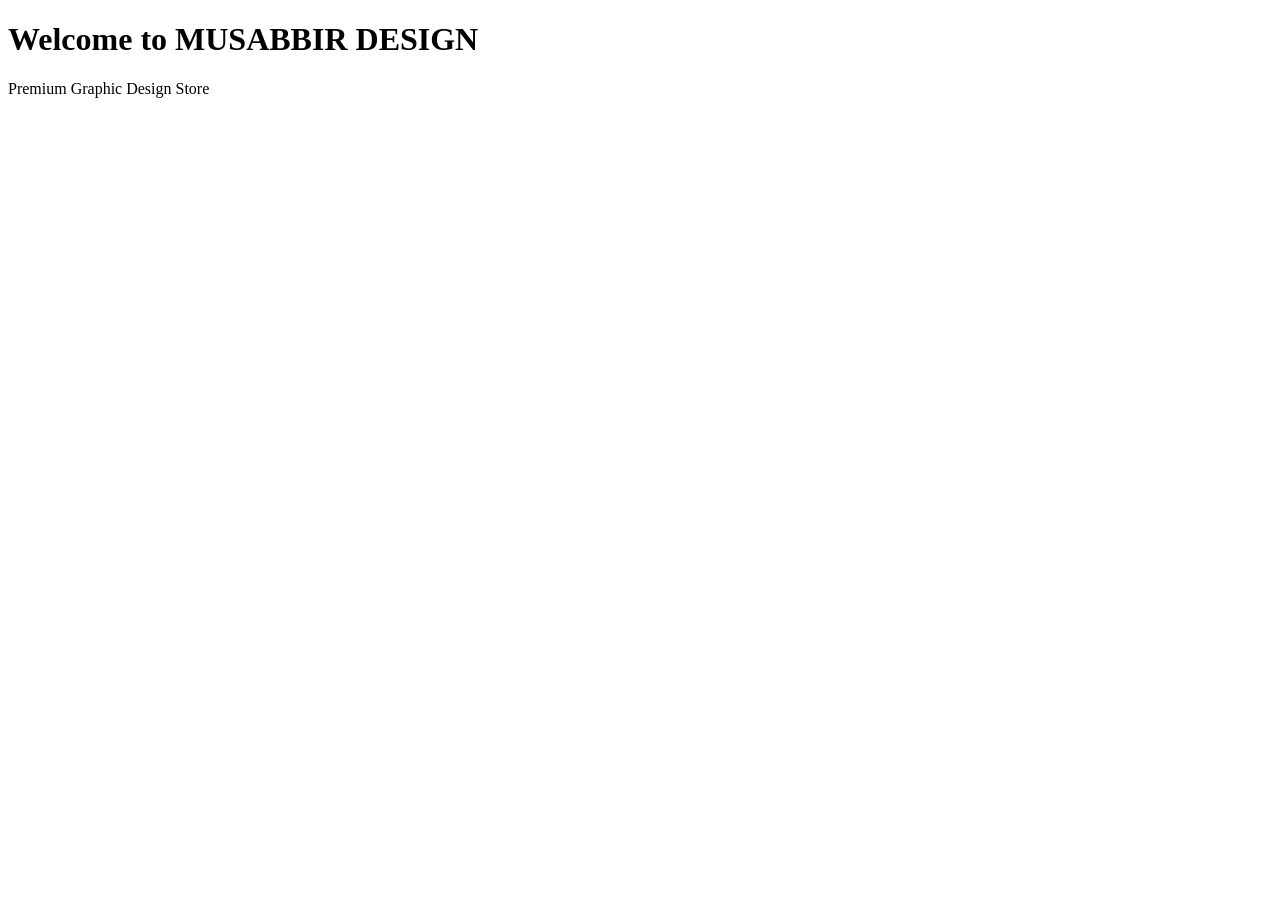
==== index.html @ ea7db413 "Update index.html" ====
<!DOCTYPE html>
<html lang="en">
<head>
  <link rel="stylesheet" href="style.css">
  <meta charset="UTF-8">
  <meta name="viewport" content="width=device-width, initial-scale=1.0">
  <title>Musabbir Design</title>
</head>
<body>
  <h1>Welcome to MUSABBIR DESIGN</h1>
<p>Premium Graphic Design Store</p>
</body>
</html>
---- style.css ----
CSS
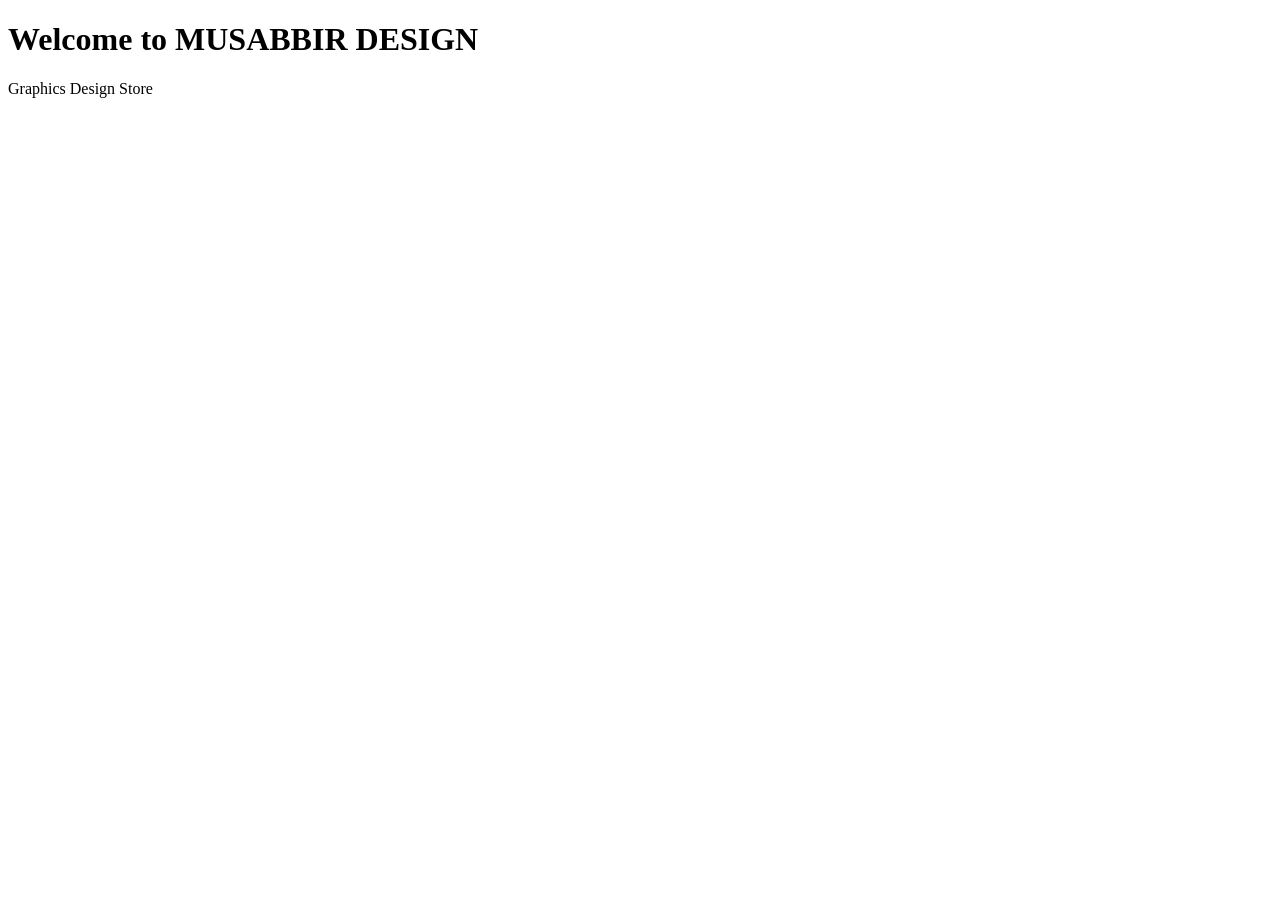
==== commit 47e7de20: "Update index.html" ====
--- a/index.html
+++ b/index.html
@@ -1,13 +1,14 @@
 <!DOCTYPE html>
-<html lang="en">
+<html>
 <head>
-  <link rel="stylesheet" href="style.css">
-  <meta charset="UTF-8">
-  <meta name="viewport" content="width=device-width, initial-scale=1.0">
-  <title>Musabbir Design</title>
+    <title>Musabbir Design</title>
+    <link rel="stylesheet" href="style.css">
 </head>
+
 <body>
-  <h1>Welcome to MUSABBIR DESIGN</h1>
-<p>Premium Graphic Design Store</p>
+    <div class="box">
+        <h1>Welcome to MUSABBIR DESIGN</h1>
+        <p>Graphics Design Store</p>
+    </div>
 </body>
 </html>
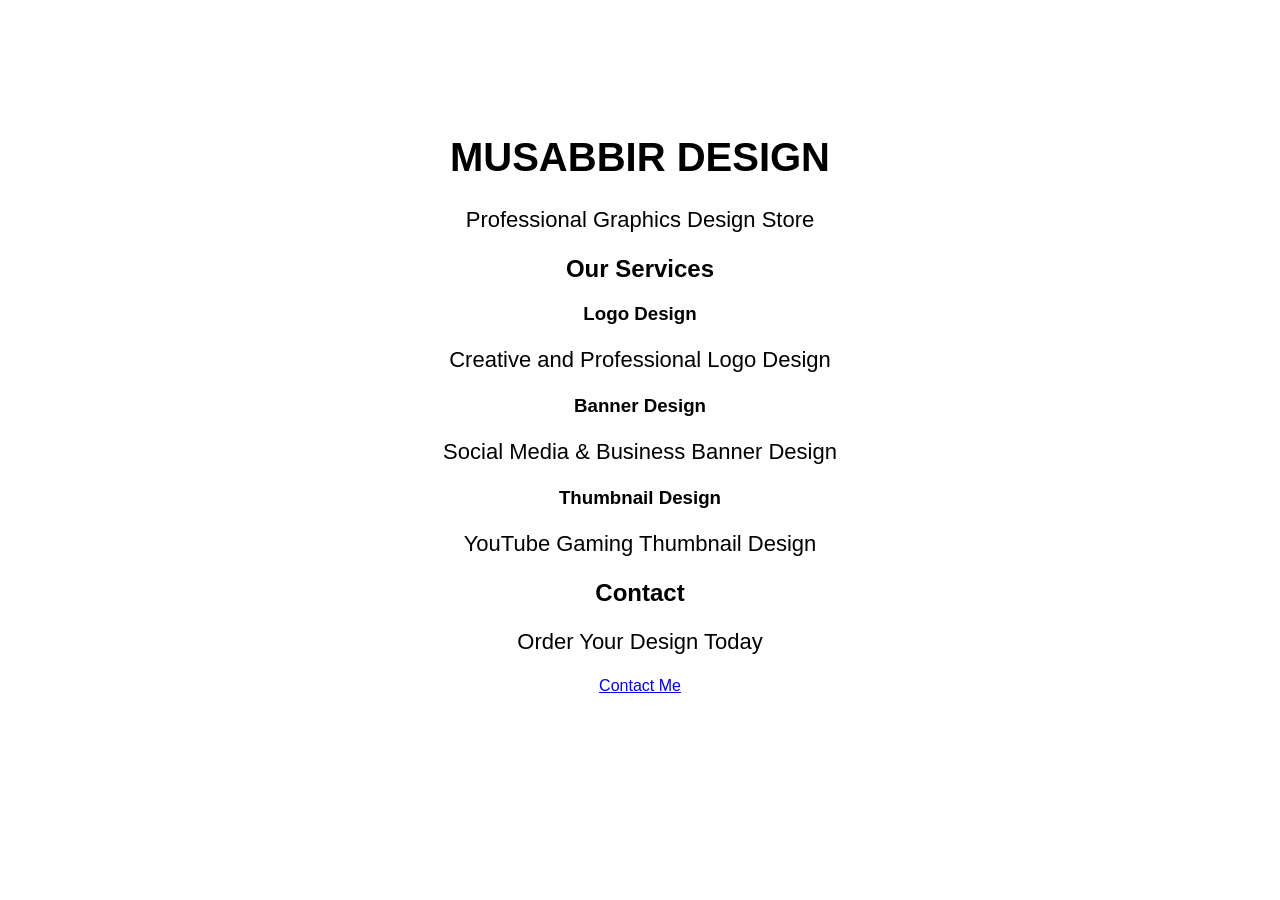
==== commit e947240c: "Update index.html" ====
--- a/index.html
+++ b/index.html
@@ -1,14 +1,42 @@
 <!DOCTYPE html>
 <html>
 <head>
-    <title>Musabbir Design</title>
+    <title>MUSABBIR DESIGN</title>
     <link rel="stylesheet" href="style.css">
 </head>
 
 <body>
-    <div class="box">
-        <h1>Welcome to MUSABBIR DESIGN</h1>
-        <p>Graphics Design Store</p>
+
+<header>
+    <h1>MUSABBIR DESIGN</h1>
+    <p>Professional Graphics Design Store</p>
+</header>
+
+<section>
+    <h2>Our Services</h2>
+
+    <div class="card">
+        <h3>Logo Design</h3>
+        <p>Creative and Professional Logo Design</p>
     </div>
+
+    <div class="card">
+        <h3>Banner Design</h3>
+        <p>Social Media & Business Banner Design</p>
+    </div>
+
+    <div class="card">
+        <h3>Thumbnail Design</h3>
+        <p>YouTube Gaming Thumbnail Design</p>
+    </div>
+
+</section>
+
+<section>
+    <h2>Contact</h2>
+    <p>Order Your Design Today</p>
+    <a href="#">Contact Me</a>
+</section>
+
 </body>
 </html>
--- a/style.css
+++ b/style.css
@@ -1 +1,17 @@
-CSS
+body {
+    font-family: Arial, sans-serif;
+    text-align: center;
+    padding-top: 100px;
+}
+
+.box {
+    padding: 40px;
+}
+
+h1 {
+    font-size: 40px;
+}
+
+p {
+    font-size: 22px;
+}
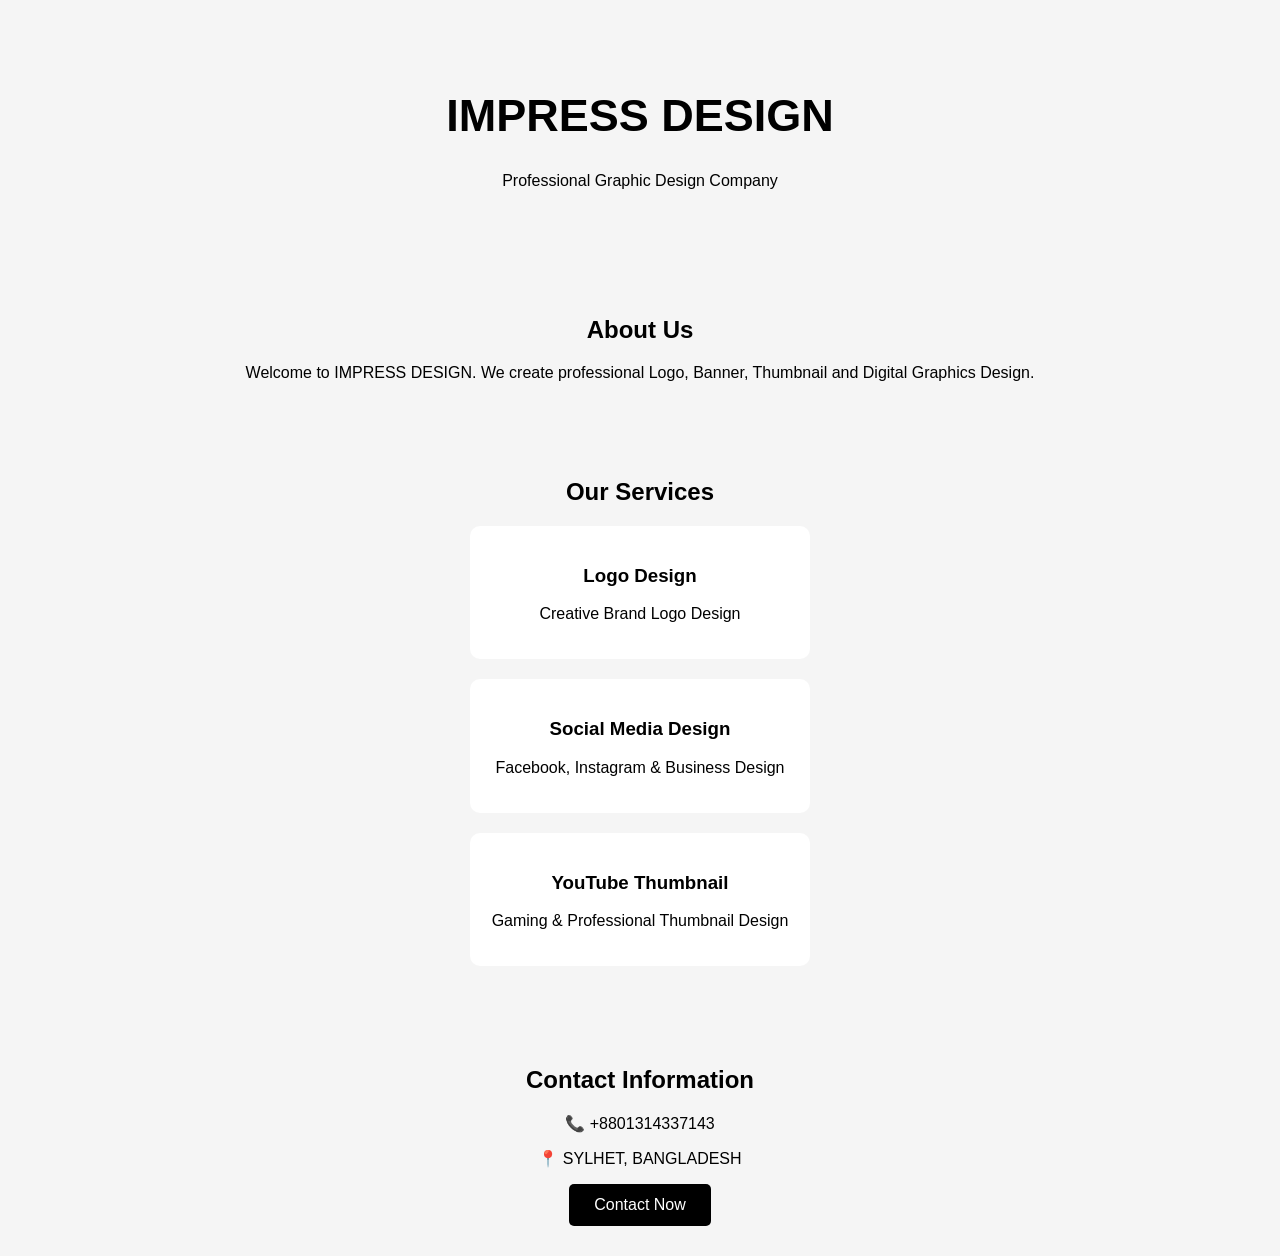
==== commit 7f9f2d02: "Update index.html" ====
--- a/index.html
+++ b/index.html
@@ -1,41 +1,55 @@
 <!DOCTYPE html>
 <html>
 <head>
-    <title>MUSABBIR DESIGN</title>
+    <title>IMPRESS DESIGN</title>
     <link rel="stylesheet" href="style.css">
 </head>
 
 <body>
 
 <header>
-    <h1>MUSABBIR DESIGN</h1>
-    <p>Professional Graphics Design Store</p>
+    <h1>IMPRESS DESIGN</h1>
+    <p>Professional Graphic Design Company</p>
 </header>
+
+<section>
+    <h2>About Us</h2>
+    <p>
+        Welcome to IMPRESS DESIGN.
+        We create professional Logo, Banner,
+        Thumbnail and Digital Graphics Design.
+    </p>
+</section>
 
 <section>
     <h2>Our Services</h2>
 
     <div class="card">
         <h3>Logo Design</h3>
-        <p>Creative and Professional Logo Design</p>
+        <p>Creative Brand Logo Design</p>
     </div>
 
     <div class="card">
-        <h3>Banner Design</h3>
-        <p>Social Media & Business Banner Design</p>
+        <h3>Social Media Design</h3>
+        <p>Facebook, Instagram & Business Design</p>
     </div>
 
     <div class="card">
-        <h3>Thumbnail Design</h3>
-        <p>YouTube Gaming Thumbnail Design</p>
+        <h3>YouTube Thumbnail</h3>
+        <p>Gaming & Professional Thumbnail Design</p>
     </div>
 
 </section>
 
 <section>
-    <h2>Contact</h2>
-    <p>Order Your Design Today</p>
-    <a href="#">Contact Me</a>
+    <h2>Contact Information</h2>
+
+    <p>📞 +8801314337143</p>
+    <p>📍 SYLHET, BANGLADESH</p>
+
+    <a href="tel:+8801314337143">
+        Contact Now
+    </a>
 </section>
 
 </body>
--- a/style.css
+++ b/style.css
@@ -1,17 +1,35 @@
 body {
     font-family: Arial, sans-serif;
     text-align: center;
-    padding-top: 100px;
+    margin: 0;
+    background: #f5f5f5;
 }
 
-.box {
-    padding: 40px;
+header {
+    padding: 60px;
 }
 
 h1 {
-    font-size: 40px;
+    font-size: 45px;
 }
 
-p {
-    font-size: 22px;
+section {
+    padding: 30px;
 }
+
+.card {
+    background: white;
+    margin: 20px auto;
+    padding: 20px;
+    width: 300px;
+    border-radius: 10px;
+}
+
+a {
+    display: inline-block;
+    padding: 12px 25px;
+    background: black;
+    color: white;
+    text-decoration: none;
+    border-radius: 5px;
+}
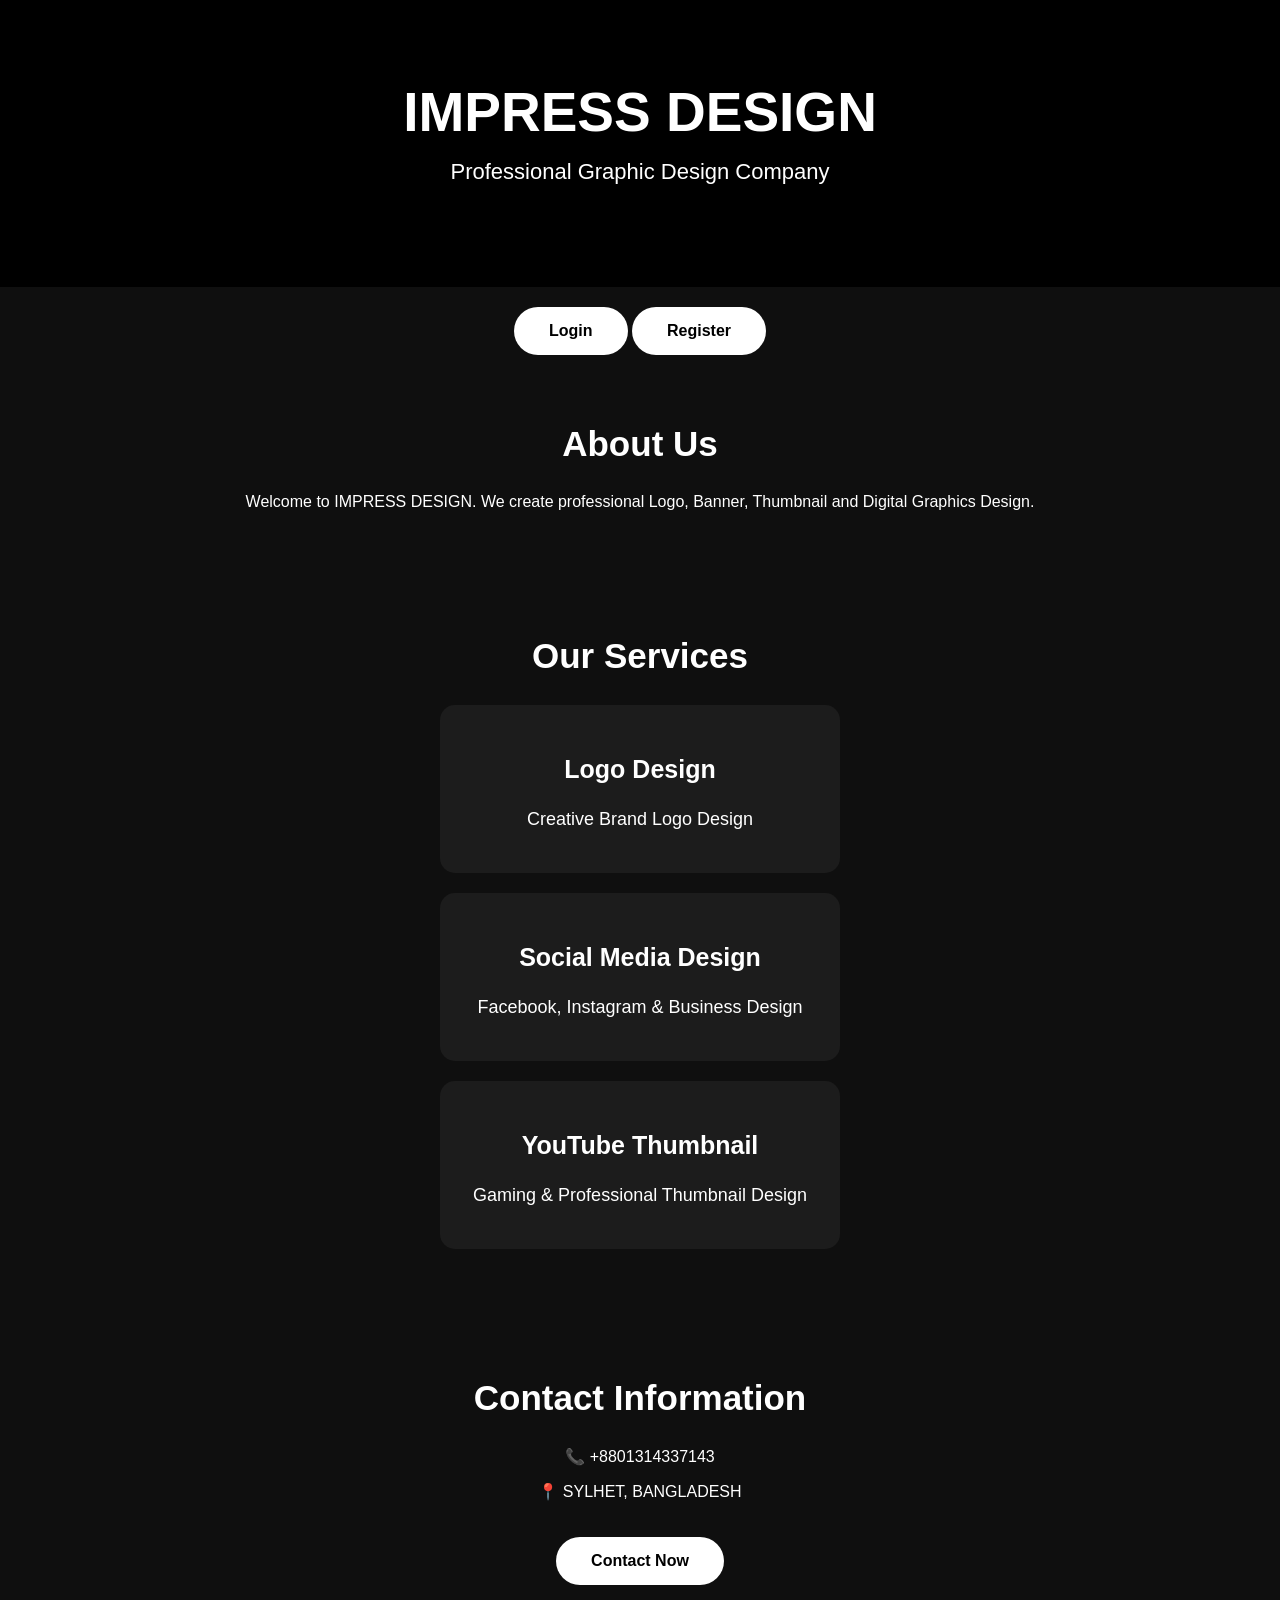
==== commit cfca2825: "Update index.html" ====
--- a/index.html
+++ b/index.html
@@ -11,7 +11,10 @@
     <h1>IMPRESS DESIGN</h1>
     <p>Professional Graphic Design Company</p>
 </header>
-
+<div>
+    <a href="login.html">Login</a>
+    <a href="register.html">Register</a>
+</div>
 <section>
     <h2>About Us</h2>
     <p>
--- a/style.css
+++ b/style.css
@@ -1,35 +1,61 @@
 body {
     font-family: Arial, sans-serif;
+    margin: 0;
     text-align: center;
-    margin: 0;
-    background: #f5f5f5;
+    background: #0f0f0f;
+    color: white;
 }
 
 header {
-    padding: 60px;
+    padding: 80px 20px;
+    background: #000;
 }
 
-h1 {
-    font-size: 45px;
+header h1 {
+    font-size: 55px;
+    margin: 0;
+}
+
+header p {
+    font-size: 22px;
+    margin-top: 15px;
 }
 
 section {
-    padding: 30px;
+    padding: 40px 20px;
+}
+
+h2 {
+    font-size: 35px;
 }
 
 .card {
-    background: white;
+    background: #1c1c1c;
+    max-width: 350px;
     margin: 20px auto;
-    padding: 20px;
-    width: 300px;
-    border-radius: 10px;
+    padding: 25px;
+    border-radius: 15px;
+}
+
+.card h3 {
+    font-size: 25px;
+}
+
+.card p {
+    font-size: 18px;
 }
 
 a {
     display: inline-block;
-    padding: 12px 25px;
-    background: black;
-    color: white;
+    margin-top: 20px;
+    padding: 15px 35px;
+    background: white;
+    color: black;
     text-decoration: none;
-    border-radius: 5px;
+    border-radius: 30px;
+    font-weight: bold;
 }
+
+a:hover {
+    opacity: 0.8;
+}
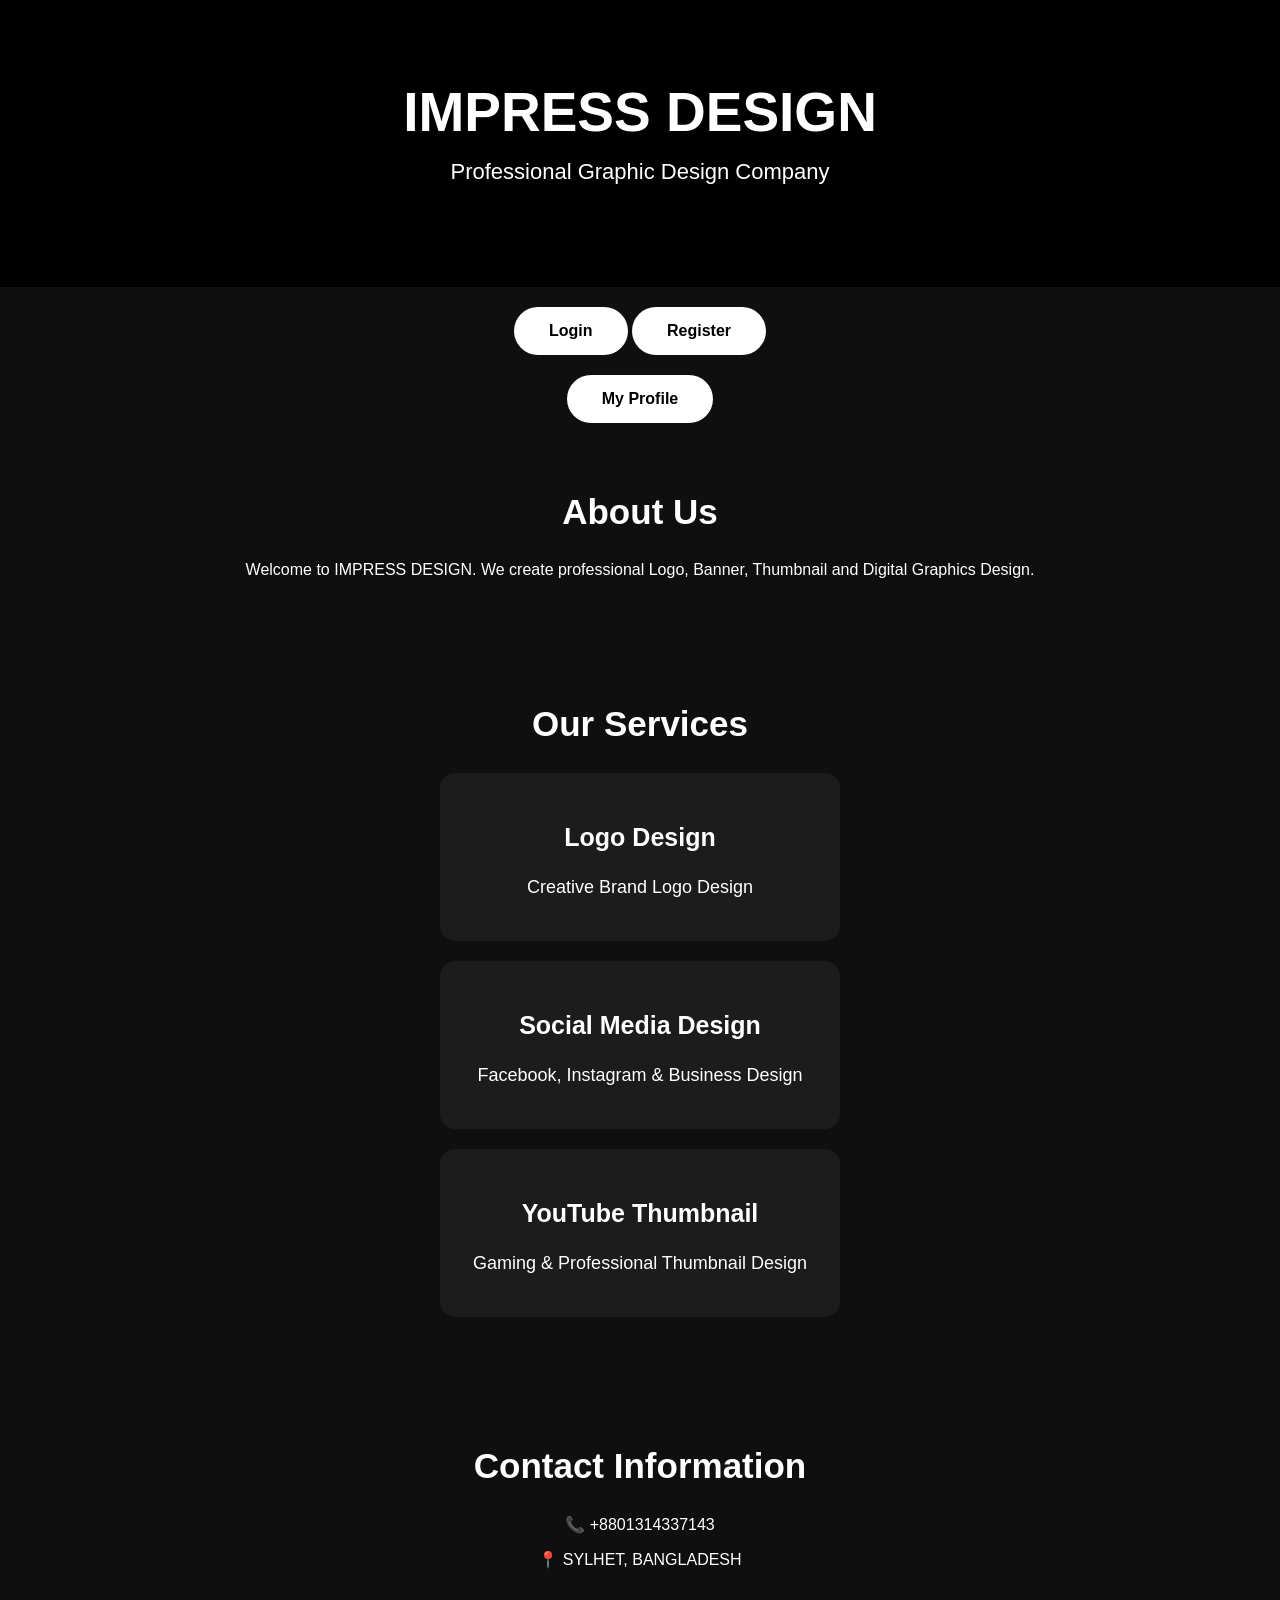
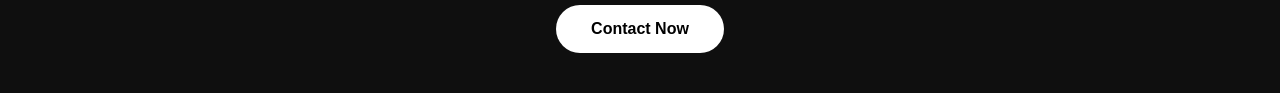
==== commit 5236ed69: "Update index.html" ====
--- a/index.html
+++ b/index.html
@@ -14,6 +14,9 @@
 <div>
     <a href="login.html">Login</a>
     <a href="register.html">Register</a>
+</div>
+    <div>
+    <a href="profile.html">My Profile</a>
 </div>
 <section>
     <h2>About Us</h2>
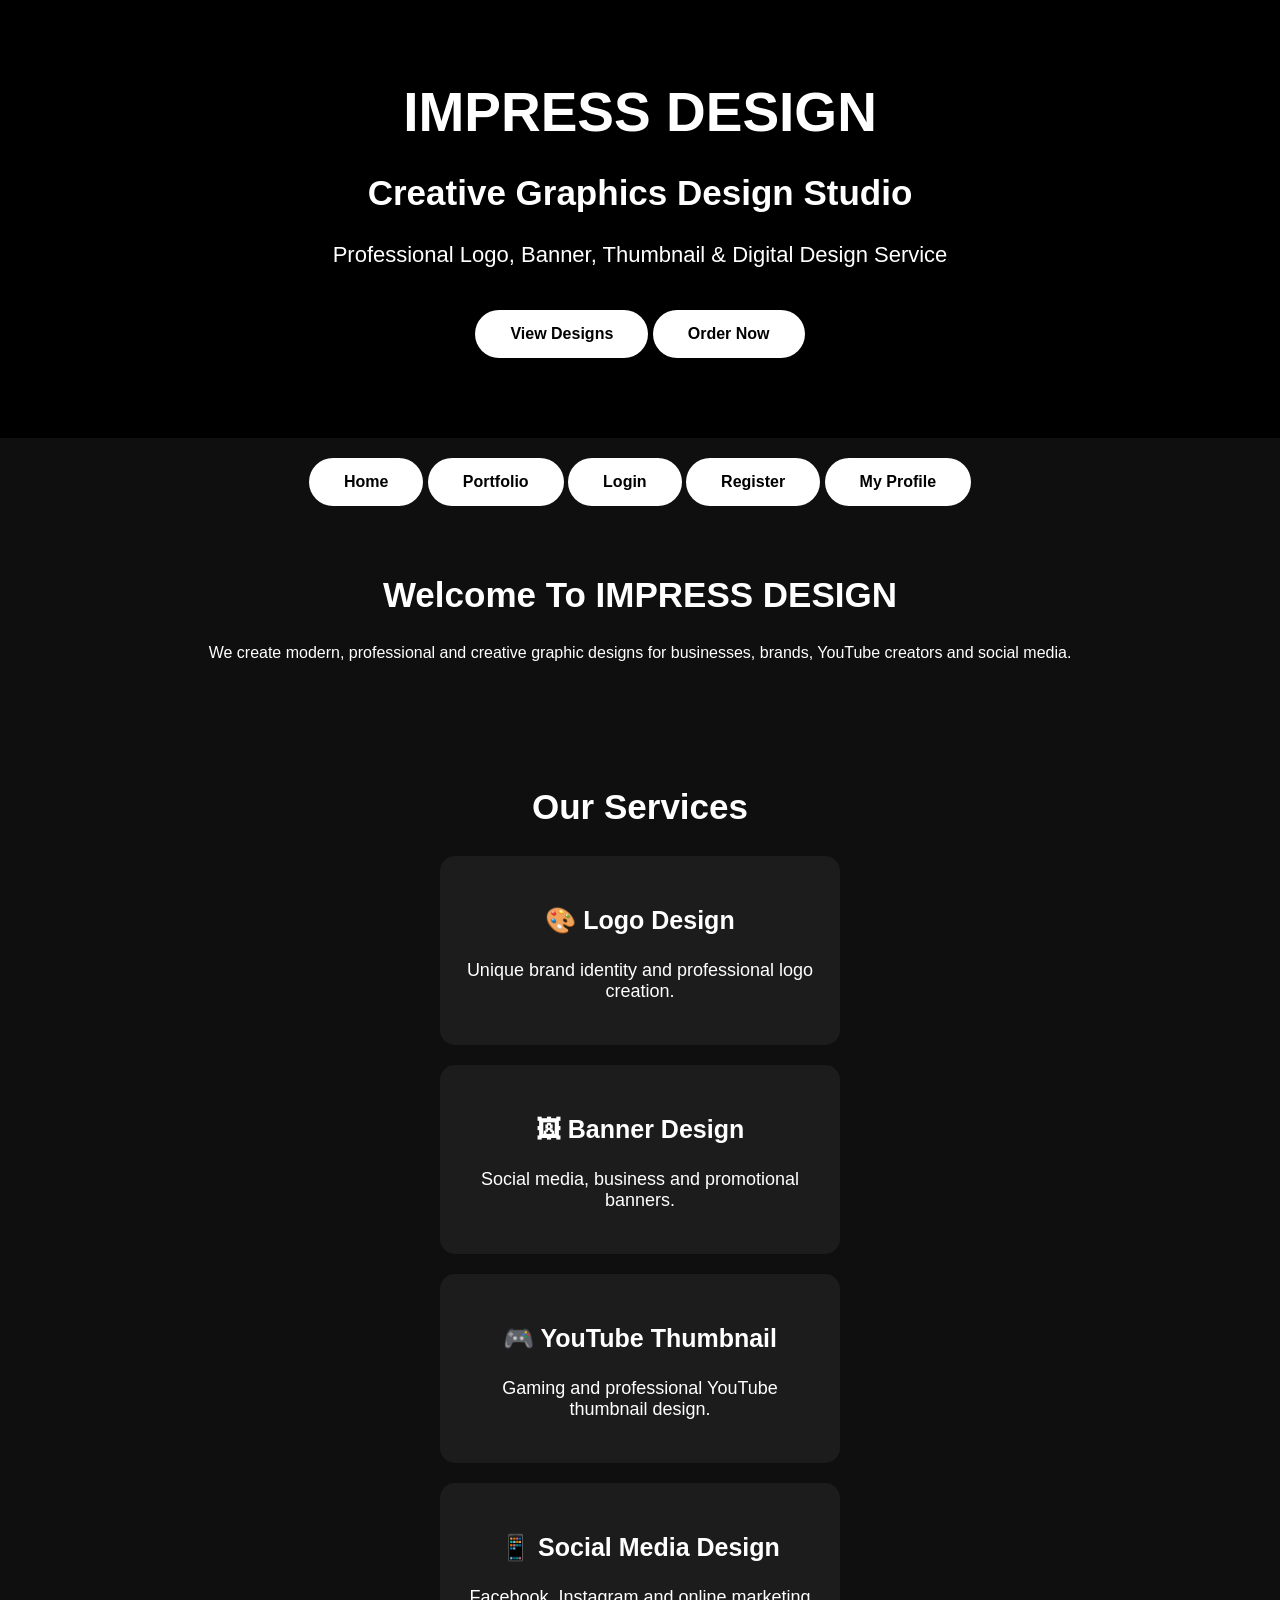
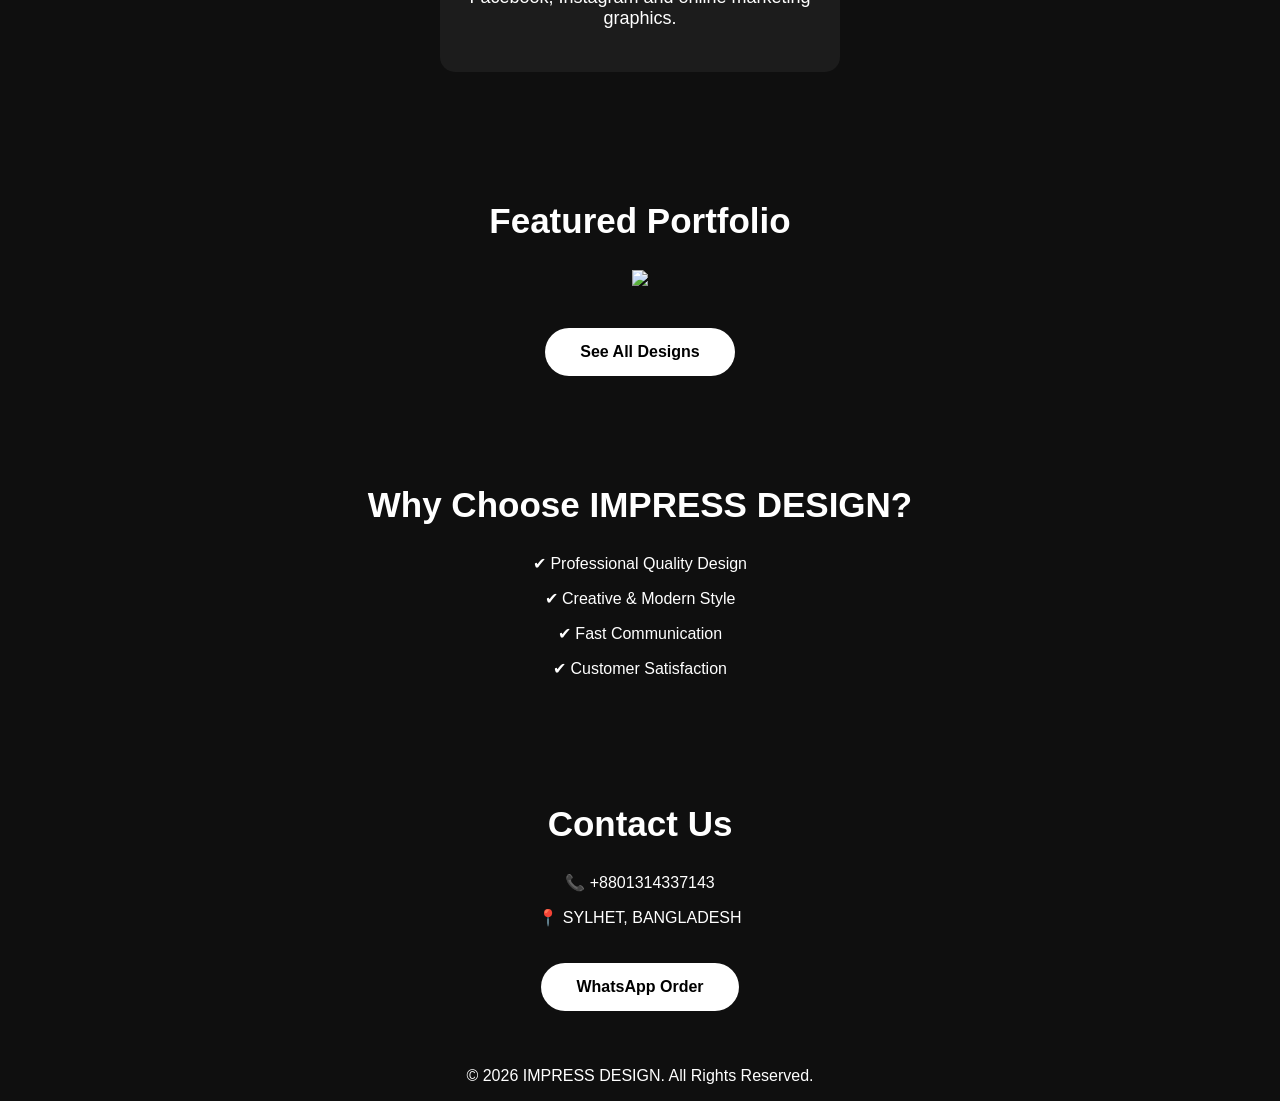
==== commit 51637bf6: "Update index.html" ====
--- a/index.html
+++ b/index.html
@@ -1,7 +1,7 @@
 <!DOCTYPE html>
 <html>
 <head>
-    <title>IMPRESS DESIGN</title>
+    <title>IMPRESS DESIGN | Professional Graphics Studio</title>
     <link rel="stylesheet" href="style.css">
 </head>
 
@@ -9,54 +9,179 @@
 
 <header>
     <h1>IMPRESS DESIGN</h1>
-    <p>Professional Graphic Design Company</p>
+    <h2>Creative Graphics Design Studio</h2>
+
+    <p>
+        Professional Logo, Banner, Thumbnail & Digital Design Service
+    </p>
+
+    <a href="portfolio.html">
+        View Designs
+    </a>
+
+    <a href="order.html">
+        Order Now
+    </a>
 </header>
-<div>
-    <a href="login.html">Login</a>
-    <a href="register.html">Register</a>
-</div>
-    <div>
-    <a href="profile.html">My Profile</a>
-</div>
-<section>
-    <h2>About Us</h2>
-    <p>
-        Welcome to IMPRESS DESIGN.
-        We create professional Logo, Banner,
-        Thumbnail and Digital Graphics Design.
-    </p>
-</section>
+
+
+<nav>
+
+<a href="index.html">Home</a>
+<a href="portfolio.html">Portfolio</a>
+<a href="login.html">Login</a>
+<a href="register.html">Register</a>
+<a href="profile.html">My Profile</a>
+
+</nav>
+
+
 
 <section>
-    <h2>Our Services</h2>
 
-    <div class="card">
-        <h3>Logo Design</h3>
-        <p>Creative Brand Logo Design</p>
-    </div>
+<h2>Welcome To IMPRESS DESIGN</h2>
 
-    <div class="card">
-        <h3>Social Media Design</h3>
-        <p>Facebook, Instagram & Business Design</p>
-    </div>
-
-    <div class="card">
-        <h3>YouTube Thumbnail</h3>
-        <p>Gaming & Professional Thumbnail Design</p>
-    </div>
+<p>
+We create modern, professional and creative graphic designs
+for businesses, brands, YouTube creators and social media.
+</p>
 
 </section>
 
+
+
 <section>
-    <h2>Contact Information</h2>
 
-    <p>📞 +8801314337143</p>
-    <p>📍 SYLHET, BANGLADESH</p>
+<h2>Our Services</h2>
 
-    <a href="tel:+8801314337143">
-        Contact Now
-    </a>
+
+<div class="card">
+
+<h3>🎨 Logo Design</h3>
+
+<p>
+Unique brand identity and professional logo creation.
+</p>
+
+</div>
+
+
+
+<div class="card">
+
+<h3>🖼 Banner Design</h3>
+
+<p>
+Social media, business and promotional banners.
+</p>
+
+</div>
+
+
+
+<div class="card">
+
+<h3>🎮 YouTube Thumbnail</h3>
+
+<p>
+Gaming and professional YouTube thumbnail design.
+</p>
+
+</div>
+
+
+
+<div class="card">
+
+<h3>📱 Social Media Design</h3>
+
+<p>
+Facebook, Instagram and online marketing graphics.
+</p>
+
+</div>
+
+
 </section>
+
+
+
+
+<section>
+
+<h2>Featured Portfolio</h2>
+
+<img src="images/logo-design.jpg" width="300">
+
+<br><br>
+
+<a href="portfolio.html">
+See All Designs
+</a>
+
+</section>
+
+
+
+
+
+<section>
+
+<h2>Why Choose IMPRESS DESIGN?</h2>
+
+<p>
+✔ Professional Quality Design
+</p>
+
+<p>
+✔ Creative & Modern Style
+</p>
+
+<p>
+✔ Fast Communication
+</p>
+
+<p>
+✔ Customer Satisfaction
+</p>
+
+</section>
+
+
+
+
+
+<section>
+
+<h2>Contact Us</h2>
+
+<p>
+📞 +8801314337143
+</p>
+
+<p>
+📍 SYLHET, BANGLADESH
+</p>
+
+
+<a href="https://wa.me/8801314337143">
+WhatsApp Order
+</a>
+
+
+</section>
+
+
+
+
+<footer>
+
+<p>
+© 2026 IMPRESS DESIGN. All Rights Reserved.
+</p>
+
+</footer>
+
 
 </body>
 </html>
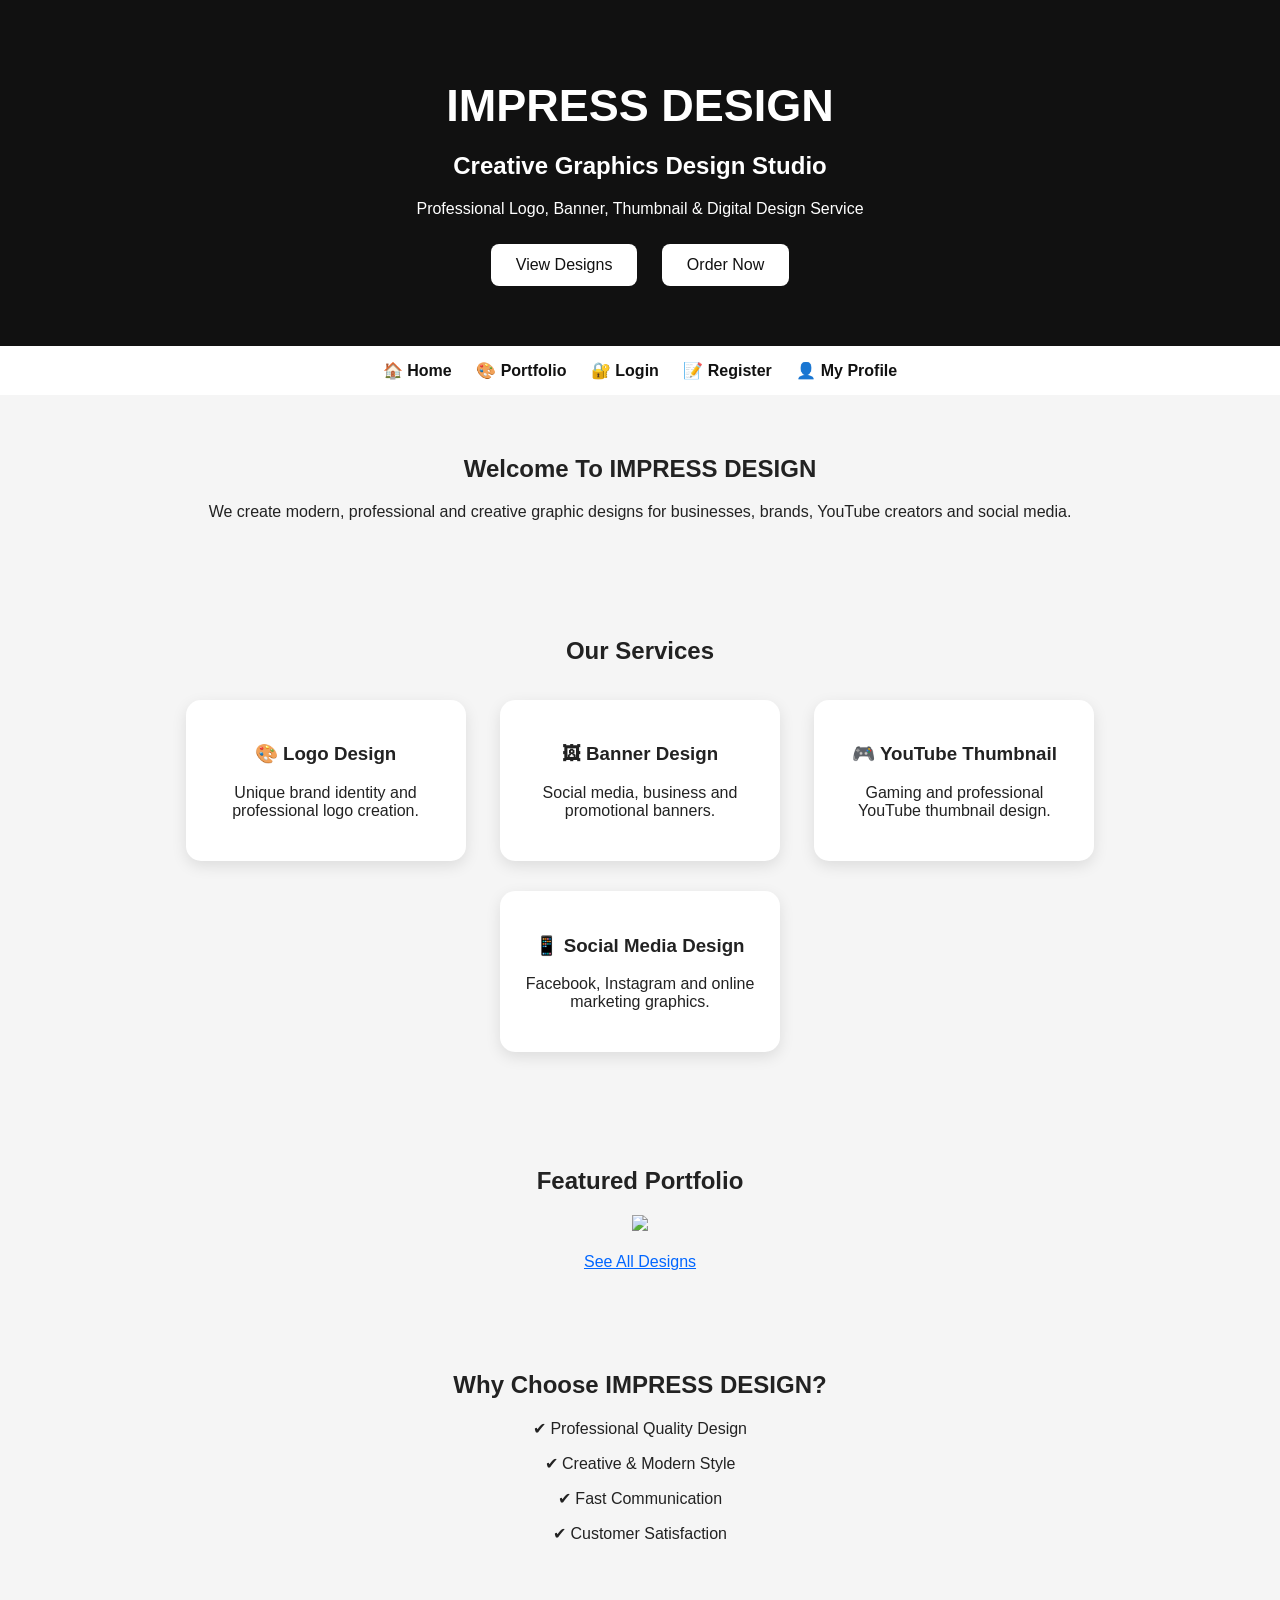
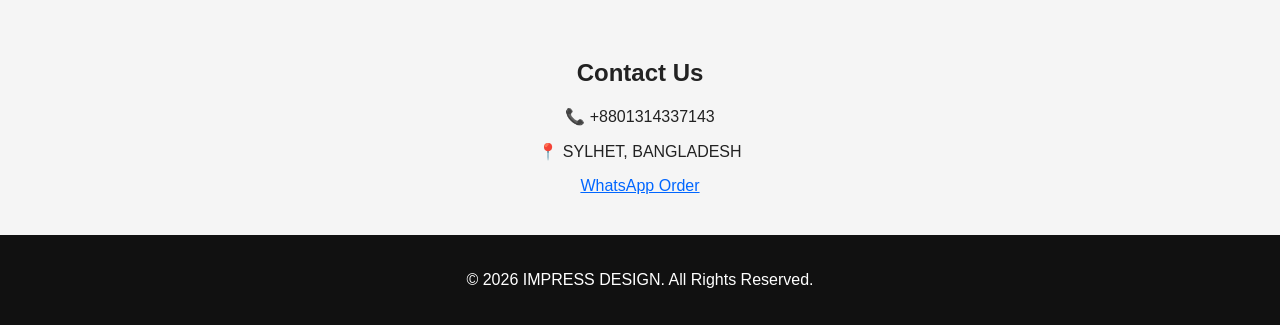
==== commit f541d575: "Update index.html" ====
--- a/index.html
+++ b/index.html
@@ -27,11 +27,30 @@
 
 <nav>
 
-<a href="index.html">Home</a>
-<a href="portfolio.html">Portfolio</a>
-<a href="login.html">Login</a>
-<a href="register.html">Register</a>
-<a href="profile.html">My Profile</a>
+<a href="index.html">
+🏠
+<span>Home</span>
+</a>
+
+<a href="portfolio.html">
+🎨
+<span>Portfolio</span>
+</a>
+
+<a href="login.html">
+🔐
+<span>Login</span>
+</a>
+
+<a href="register.html">
+📝
+<span>Register</span>
+</a>
+
+<a href="profile.html">
+👤
+<span>My Profile</span>
+</a>
 
 </nav>
 
--- a/style.css
+++ b/style.css
@@ -1,61 +1,119 @@
-body {
-    font-family: Arial, sans-serif;
-    margin: 0;
-    text-align: center;
-    background: #0f0f0f;
-    color: white;
+*{
+    box-sizing:border-box;
+    font-family:Arial, sans-serif;
 }
 
-header {
-    padding: 80px 20px;
-    background: #000;
+body{
+    margin:0;
+    background:#f5f5f5;
+    color:#222;
 }
 
-header h1 {
-    font-size: 55px;
-    margin: 0;
+
+header{
+    text-align:center;
+    padding:50px 20px;
+    background:#111;
+    color:white;
 }
 
-header p {
-    font-size: 22px;
-    margin-top: 15px;
+
+header h1{
+    font-size:45px;
+    margin-bottom:10px;
 }
 
-section {
-    padding: 40px 20px;
+
+header a{
+    display:inline-block;
+    margin:10px;
+    padding:12px 25px;
+    background:white;
+    color:#111;
+    text-decoration:none;
+    border-radius:8px;
 }
 
-h2 {
-    font-size: 35px;
+
+
+nav{
+    text-align:center;
+    padding:15px;
+    background:white;
 }
 
-.card {
-    background: #1c1c1c;
-    max-width: 350px;
-    margin: 20px auto;
-    padding: 25px;
-    border-radius: 15px;
+
+nav a{
+    margin:10px;
+    text-decoration:none;
+    color:#111;
+    font-weight:bold;
 }
 
-.card h3 {
-    font-size: 25px;
+
+
+section{
+    padding:40px 20px;
+    text-align:center;
 }
 
-.card p {
-    font-size: 18px;
+
+
+.card{
+    background:white;
+    display:inline-block;
+    width:280px;
+    margin:15px;
+    padding:25px;
+    border-radius:15px;
+    box-shadow:0 5px 15px rgba(0,0,0,0.1);
 }
 
-a {
-    display: inline-block;
-    margin-top: 20px;
-    padding: 15px 35px;
-    background: white;
-    color: black;
-    text-decoration: none;
-    border-radius: 30px;
-    font-weight: bold;
+
+.card img{
+    max-width:100%;
+    border-radius:10px;
 }
 
-a:hover {
-    opacity: 0.8;
+
+
+a{
+    color:#0066ff;
 }
+
+
+
+footer{
+    text-align:center;
+    padding:20px;
+    background:#111;
+    color:white;
+}
+
+
+
+/* Mobile Responsive */
+
+@media(max-width:600px){
+
+header h1{
+    font-size:32px;
+}
+
+
+nav a{
+    display:block;
+    margin:15px;
+}
+
+
+.card{
+    width:90%;
+}
+
+
+section{
+    padding:25px 10px;
+}
+
+}
